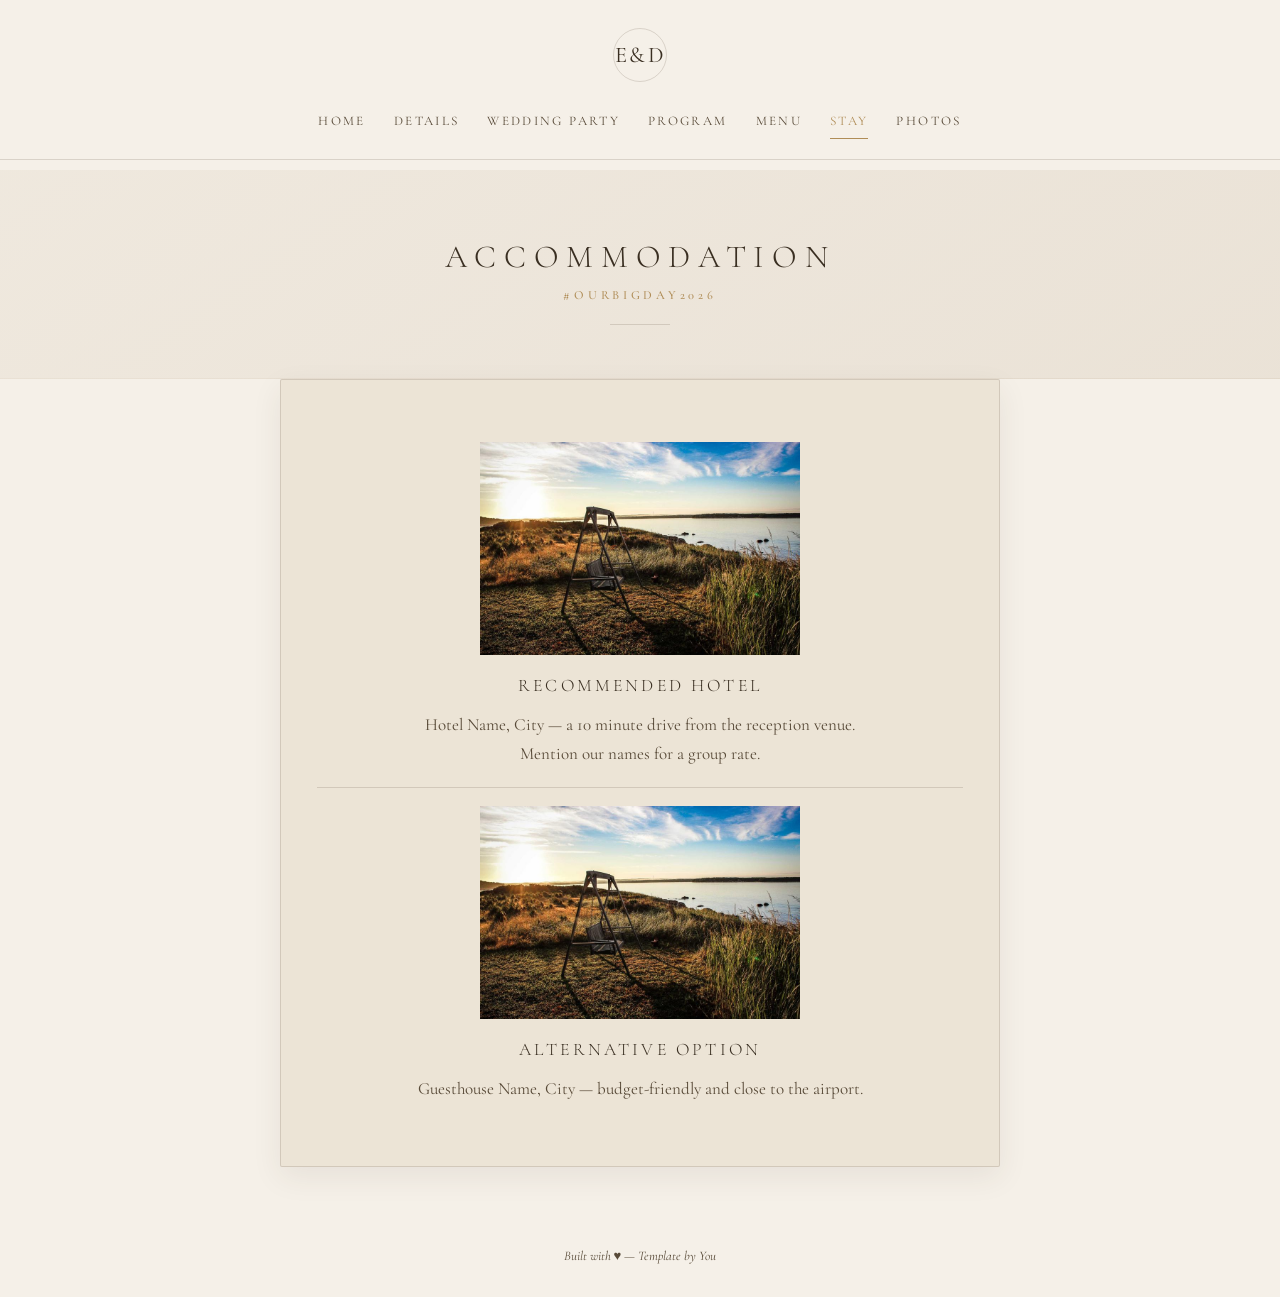
==== accommodation.html @ 802c2200 "first commit" ====
<!DOCTYPE html>
<html lang="en">
<head>
<meta charset="UTF-8">
<meta name="viewport" content="width=device-width, initial-scale=1.0">
<title>Accommodation — #OurBigDay2026</title>
<link rel="preconnect" href="https://fonts.googleapis.com">
<link href="https://fonts.googleapis.com/css2?family=Cormorant+Garamond:ital,wght@0,300;0,400;0,500;0,600;1,400&display=swap" rel="stylesheet">
<link rel="stylesheet" href="assets/css/style.css">
</head>
<body>

<header class="site-header">
  <div class="monogram">E&amp;D</div>
  <nav class="main-nav">
    <a href="index.html">Home</a>
    <a href="details.html">Details</a>
    <a href="party.html">Wedding Party</a>
    <a href="program.html">Program</a>
    <a href="menu.html">Menu</a>
    <a href="accommodation.html">Stay</a>
    <a href="photos.html">Photos</a>
  </nav>
</header>

<section class="page-hero">
  <h1>Accommodation</h1>
  <span class="eyebrow">#OurBigDay2026</span>
  <div class="divider"></div>
</section>

<div class="card">
  <div class="card-section">
    <img class="venue-photo" src="assets/img/venue.jpg" alt="Placeholder photo — replace with your own">
    <h3>Recommended Hotel</h3>
    <p>Hotel Name, City — a 10 minute drive from the reception venue. Mention our names for a group rate.</p>
  </div>
  <div class="card-section">
    <img class="venue-photo" src="assets/img/venue.jpg" alt="Placeholder photo — replace with your own">
    <h3>Alternative Option</h3>
    <p>Guesthouse Name, City — budget-friendly and close to the airport.</p>
  </div>
</div>

<footer class="site-footer">Built with ♥ — Template by You</footer>
<script src="assets/js/main.js"></script>
</body>
</html>
---- assets/css/style.css ----
/* ==========================================================================
   Elegant Event Template — design system
   Font: Cormorant Garamond (Google Fonts)
   Palette: warm cream / deep brown / muted gold
   ========================================================================== */

:root {
  --bg-cream: #f5f0e8;
  --panel-cream: #f3ede3;
  --text-brown: #3a2f22;
  --text-brown-soft: #584a38;
  --accent-gold: #b08d57;
  --accent-gold-soft: #c8a97e;
  --border-soft: rgba(88, 74, 56, 0.18);
  --card-bg: #ece4d6;
  --shadow: 0 10px 30px rgba(58, 47, 34, 0.08);
  --max-width: 1200px;
}

* { box-sizing: border-box; }

html { scroll-behavior: smooth; }

body {
  margin: 0;
  font-family: "Cormorant Garamond", Georgia, "Times New Roman", serif;
  background: var(--bg-cream);
  color: var(--text-brown);
  font-size: 17px;
  line-height: 1.7;
  font-weight: 400;
}

a {
  color: inherit;
  text-decoration: none;
}

img { max-width: 100%; display: block; }

.container {
  max-width: var(--max-width);
  margin: 0 auto;
  padding: 0 32px;
}

/* ---- Typography helpers ---- */

.eyebrow {
  display: block;
  font-size: 0.78rem;
  letter-spacing: 0.3em;
  text-transform: uppercase;
  color: var(--accent-gold);
  font-weight: 500;
  margin-bottom: 10px;
}

h1, h2, h3 {
  font-weight: 300;
  margin: 0;
  letter-spacing: 0.24em;
  text-transform: uppercase;
  color: var(--text-brown);
}

h1 { font-size: 2.3rem; }
h2 { font-size: 1.6rem; }
h3 { font-size: 1.1rem; letter-spacing: 0.18em; }

.divider {
  width: 60px;
  height: 1px;
  background: var(--border-soft);
  margin: 18px auto;
}

.amp {
  color: var(--accent-gold);
  font-style: italic;
  font-weight: 400;
  padding: 0 .25em;
}

/* ---- Site header / nav ---- */

.site-header {
  padding: 28px 0 10px;
  text-align: center;
}

.monogram {
  display: inline-block;
  font-size: 1.4rem;
  letter-spacing: 0.1em;
  color: var(--text-brown);
  border: 1px solid var(--border-soft);
  border-radius: 50%;
  width: 54px;
  height: 54px;
  line-height: 52px;
  margin-bottom: 14px;
}

.main-nav {
  display: flex;
  flex-wrap: wrap;
  justify-content: center;
  gap: 6px 28px;
  padding: 14px 0 20px;
  border-bottom: 1px solid var(--border-soft);
}

.main-nav a {
  font-size: 0.82rem;
  letter-spacing: 0.18em;
  text-transform: uppercase;
  color: var(--text-brown-soft);
  padding-bottom: 6px;
  border-bottom: 1px solid transparent;
  transition: color .2s ease, border-color .2s ease;
  white-space: nowrap;
}

.main-nav a:hover,
.main-nav a.active {
  color: var(--accent-gold);
  border-color: var(--accent-gold);
}

/* ---- Hero (home page) ---- */

.hero {
  display: grid;
  grid-template-columns: 1fr 1.1fr 1fr;
  min-height: 100vh;
  align-items: stretch;
}

.hero-photo {
  min-height: 320px;
  position: relative;
  overflow: hidden;
}

.hero-photo img {
  width: 100%;
  height: 100%;
  object-fit: cover;
  display: block;
}

/* Right-hand hero photo: a static base image with swappable
   cross-fade layers stacked on top, one per nav link. */
.hero-photo-stack .hero-photo-base,
.hero-photo-stack .hero-photo-layer {
  position: absolute;
  inset: 0;
  width: 100%;
  height: 100%;
  object-fit: cover;
}

.hero-photo-stack .hero-photo-layer {
  opacity: 0;
  transition: opacity 0.45s ease;
}

.hero-photo-stack .hero-photo-layer.is-visible { opacity: 1; }

.hero-content {
  background: var(--panel-cream);
  display: flex;
  flex-direction: column;
  align-items: center;
  justify-content: center;
  text-align: center;
  padding: 48px 32px;
  gap: 4px;
  position: relative;
}

.hero-names {
  font-size: 2.2rem;
  letter-spacing: 0.12em;
  margin: 18px 0 8px;
}

.hero-tag {
  font-size: 0.78rem;
  letter-spacing: 0.3em;
  color: var(--accent-gold-soft);
  text-transform: uppercase;
  margin-bottom: 30px;
}

.hero-links {
  display: flex;
  flex-direction: column;
  gap: 2px;
  width: 100%;
  max-width: 320px;
  position: relative;
  border-bottom: 1px solid var(--border-soft);
}

.hero-links a {
  padding: 12px 0;
  font-size: 1rem;
  letter-spacing: 0.08em;
  border-bottom: 2px solid transparent;
  transition: color .2s ease, border-color .2s ease;
  position: relative;
}

.hero-links a:hover {
  color: var(--accent-gold);
  border-bottom-color: var(--accent-gold);
}

.hero-locations {
  margin-top: 34px;
  width: 100%;
  max-width: 340px;
  border-top: 1px solid var(--border-soft);
  padding-top: 18px;
  display: flex;
  flex-direction: column;
  gap: 10px;
}

.hero-location-row {
  display: flex;
  justify-content: space-between;
  align-items: center;
  font-size: 0.78rem;
  letter-spacing: 0.08em;
  text-transform: uppercase;
}

.hero-location-row .tag-arrow {
  color: var(--accent-gold);
  font-style: italic;
  text-transform: none;
  letter-spacing: 0;
}

.site-footer {
  text-align: center;
  padding: 18px 0 30px;
  font-size: 0.82rem;
  font-style: italic;
  color: var(--text-brown-soft);
}

/* ---- Interior pages ---- */

.page-hero {
  text-align: center;
  padding: 60px 24px 36px;
  background:
    linear-gradient(rgba(245,240,232,.86), rgba(245,240,232,.86)),
    linear-gradient(145deg, #cbb9a0, #a98f6d);
  background-size: cover;
  background-position: center;
}

.page-hero h1 { font-size: 2rem; }

.card {
  max-width: 720px;
  margin: 0 auto 60px;
  background: var(--card-bg);
  border: 1px solid var(--border-soft);
  border-radius: 2px;
  box-shadow: var(--shadow);
  padding: 44px 36px;
}

.card + .card { margin-top: 24px; }

.card-section {
  text-align: center;
  padding: 18px 0;
  border-bottom: 1px solid var(--border-soft);
}

.card-section:last-child { border-bottom: none; }

.card-section h3 { margin-bottom: 10px; }

.card-section p { margin: 0 auto; max-width: 480px; color: var(--text-brown-soft); }

.venue-photo {
  width: 100%;
  max-width: 320px;
  aspect-ratio: 3 / 2;
  object-fit: cover;
  margin: 0 auto 16px;
}

.note-box {
  background: rgba(176, 141, 87, 0.12);
  border: 1px solid var(--border-soft);
  padding: 16px 20px;
  font-size: 0.92rem;
  border-radius: 2px;
}

/* grid layouts for party / menu / program */

.grid {
  display: grid;
  gap: 28px;
  grid-template-columns: repeat(auto-fit, minmax(200px, 1fr));
  max-width: var(--max-width);
  margin: 0 auto 60px;
  padding: 0 32px;
}

.person-card, .menu-card {
  text-align: center;
  background: var(--panel-cream);
  border: 1px solid var(--border-soft);
  padding: 28px 18px;
}

.person-photo {
  width: 110px;
  height: 110px;
  border-radius: 50%;
  margin: 0 auto 16px;
  object-fit: cover;
  display: block;
}

.timeline {
  max-width: 560px;
  margin: 0 auto 60px;
  padding: 0 24px;
}

.timeline-item {
  display: flex;
  gap: 24px;
  padding: 18px 0;
  border-bottom: 1px solid var(--border-soft);
}

.timeline-time {
  flex: 0 0 90px;
  color: var(--accent-gold);
  font-size: 0.85rem;
  letter-spacing: 0.1em;
  text-transform: uppercase;
}

.photo-grid {
  display: grid;
  grid-template-columns: repeat(3, 1fr);
  gap: 10px;
  max-width: var(--max-width);
  margin: 0 auto 60px;
  padding: 0 32px;
}

.photo-tile {
  aspect-ratio: 1;
  width: 100%;
  height: 100%;
  object-fit: cover;
  display: block;
}

/* ---- Responsive ---- */

@media (max-width: 900px) {
  .hero { grid-template-columns: 1fr; min-height: auto; display: block; }
  .hero-names { font-size: 2rem; }
  .photo-grid { grid-template-columns: repeat(2, 1fr); }

  /* Hero photo pins to the viewport; the content panel scrolls up
     over it from below, like a bottom sheet being pulled into view. */
  .hero-photo-main {
    position: sticky;
    top: 0;
    height: 100vh;
    height: 100svh;
    min-height: 100vh;
    min-height: 100svh;
    z-index: 0;
  }

  .scroll-cue {
    position: absolute;
    left: 50%;
    bottom: 22px;
    width: 22px;
    height: 22px;
    border-right: 2px solid rgba(255,255,255,.85);
    border-bottom: 2px solid rgba(255,255,255,.85);
    transform: translateX(-50%) rotate(45deg);
    animation: scroll-cue-bob 1.8s ease-in-out infinite;
  }

  @keyframes scroll-cue-bob {
    0%, 100% { transform: translateX(-50%) rotate(45deg) translate(0, 0); opacity: .85; }
    50% { transform: translateX(-50%) rotate(45deg) translate(6px, 6px); opacity: .45; }
  }

  /* The second (right-hand) hero photo is a desktop-only hover effect. */
  .hero-photo-stack { display: none; }

  /* On narrow screens the hover cross-fade has no effect (no hover),
     so give the content panel its own background photo instead. */
  .hero-content {
    position: relative;
    background: none;
    isolation: isolate;
    z-index: 1;
    border-radius: 28px 28px 0 0;
    margin-top: -28px;
    box-shadow: 0 -24px 40px rgba(20, 15, 8, 0.35);
  }
  .hero-content::before {
    content: '';
    position: absolute;
    inset: 0;
    z-index: -1;
    border-radius: inherit;
    background: linear-gradient(var(--panel-cream) 0%, rgba(243,237,227,0.92) 55%, var(--panel-cream) 100%),
                url('../img/hero-1.jpg') center 25% / cover;
  }
}

@media (max-width: 600px) {
  body { font-size: 16px; }
  .container { padding: 0 20px; }
  .main-nav { gap: 6px 16px; padding: 10px 0 16px; }
  .main-nav a { font-size: 0.72rem; }
  h1 { font-size: 1.6rem; letter-spacing: 0.16em; }
  .hero-names { font-size: 1.6rem; letter-spacing: 0.08em; }
  .hero-content { padding: 36px 20px; }
  .card { padding: 30px 20px; }
  .photo-grid { grid-template-columns: repeat(2, 1fr); gap: 6px; padding: 0 16px; }
  .timeline-item { gap: 14px; }
}
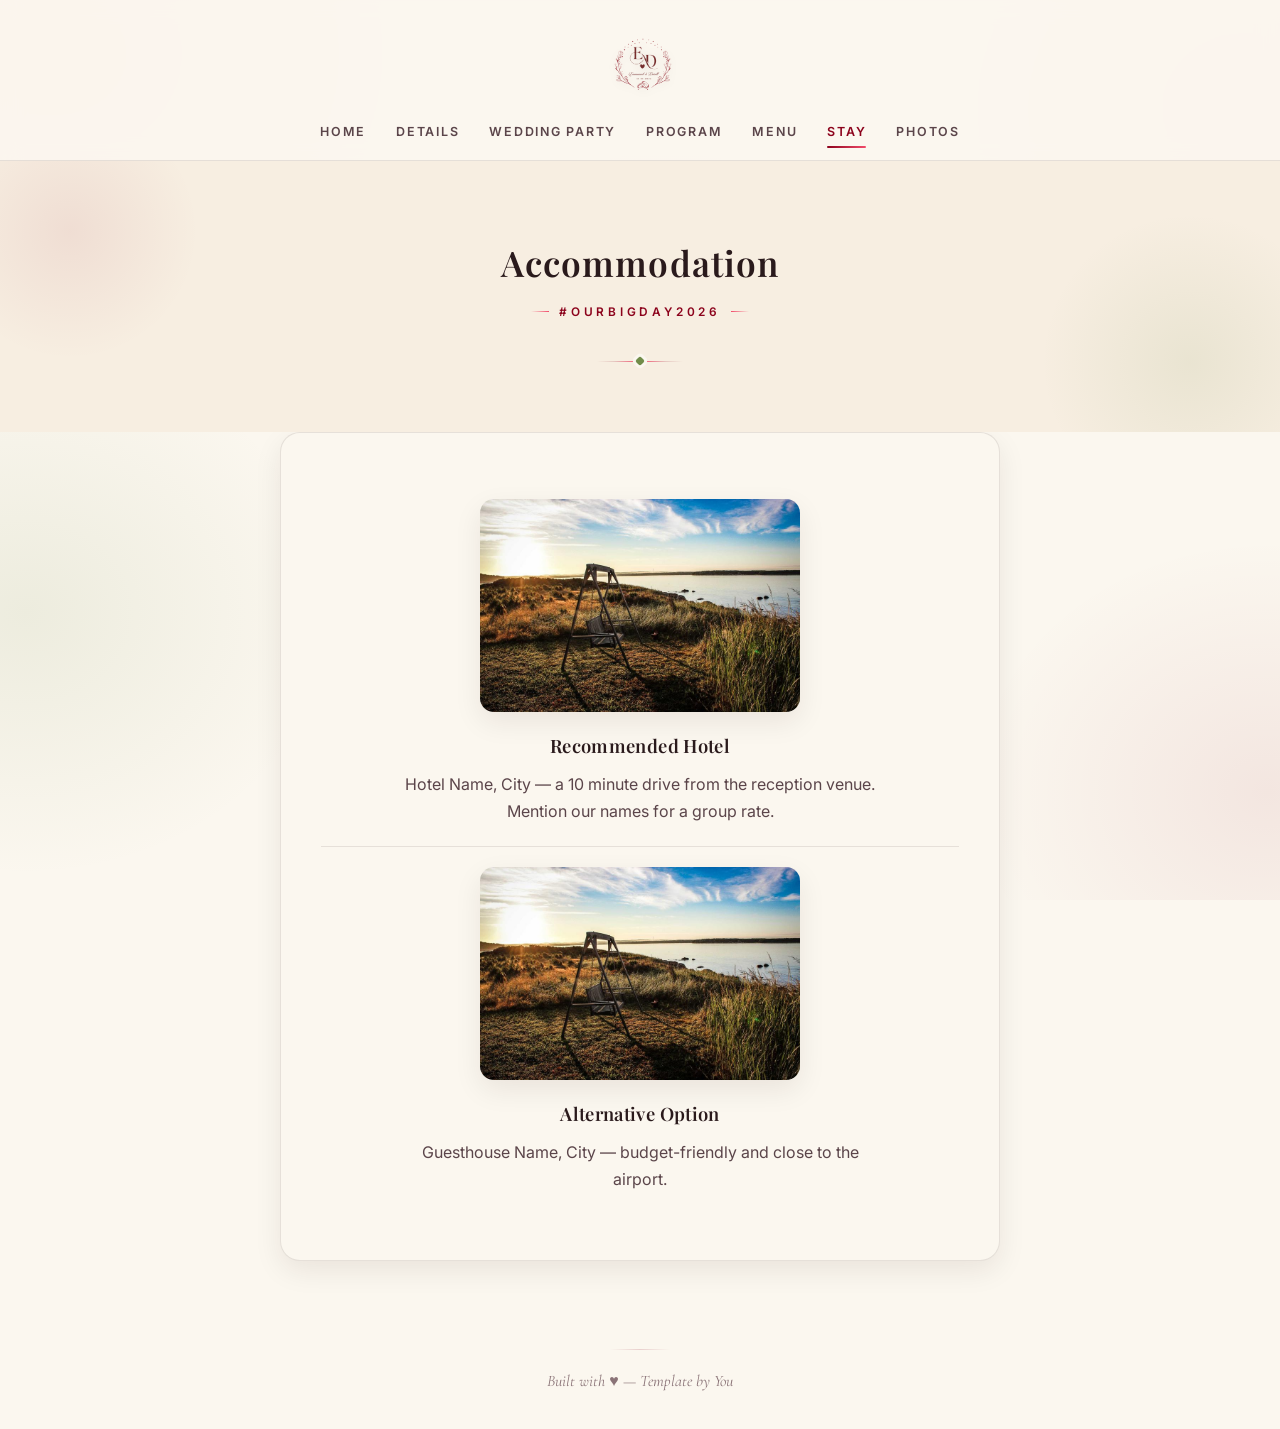
==== commit 360539bf: "Redesign site with premium wedding color system and refined navigation Rebuild the visual design sys" ====
--- a/accommodation.html
+++ b/accommodation.html
@@ -5,23 +5,31 @@
 <meta name="viewport" content="width=device-width, initial-scale=1.0">
 <title>Accommodation — #OurBigDay2026</title>
 <link rel="preconnect" href="https://fonts.googleapis.com">
-<link href="https://fonts.googleapis.com/css2?family=Cormorant+Garamond:ital,wght@0,300;0,400;0,500;0,600;1,400&display=swap" rel="stylesheet">
+<link href="https://fonts.googleapis.com/css2?family=Playfair+Display:ital,wght@0,500;0,600;0,700;1,500;1,600&family=Cormorant+Garamond:ital,wght@0,400;0,500;1,400;1,500&family=Inter:wght@400;500;600;700&display=swap" rel="stylesheet">
 <link rel="stylesheet" href="assets/css/style.css">
 </head>
 <body>
 
 <header class="site-header">
-  <div class="monogram">E&amp;D</div>
-  <nav class="main-nav">
-    <a href="index.html">Home</a>
-    <a href="details.html">Details</a>
-    <a href="party.html">Wedding Party</a>
-    <a href="program.html">Program</a>
-    <a href="menu.html">Menu</a>
-    <a href="accommodation.html">Stay</a>
-    <a href="photos.html">Photos</a>
-  </nav>
+  <div class="site-header-inner">
+    <a href="index.html" class="monogram" aria-label="Emma &amp; Darrel — home"></a>
+    <nav class="main-nav" id="mainNav">
+      <a href="index.html">Home</a>
+      <a href="details.html">Details</a>
+      <a href="party.html">Wedding Party</a>
+      <a href="program.html">Program</a>
+      <a href="menu.html">Menu</a>
+      <a href="accommodation.html">Stay</a>
+      <a href="photos.html">Photos</a>
+    </nav>
+    <button class="nav-toggle" id="navToggle" type="button" aria-label="Open navigation menu" aria-expanded="false" aria-controls="mainNav">
+      <span class="nav-toggle-bar"></span>
+      <span class="nav-toggle-bar"></span>
+      <span class="nav-toggle-bar"></span>
+    </button>
+  </div>
 </header>
+<div class="nav-backdrop" id="navBackdrop"></div>
 
 <section class="page-hero">
   <h1>Accommodation</h1>
@@ -29,7 +37,7 @@
   <div class="divider"></div>
 </section>
 
-<div class="card">
+<div class="card reveal">
   <div class="card-section">
     <img class="venue-photo" src="assets/img/venue.jpg" alt="Placeholder photo — replace with your own">
     <h3>Recommended Hotel</h3>
--- a/assets/css/style.css
+++ b/assets/css/style.css
@@ -1,20 +1,59 @@
 /* ==========================================================================
-   Elegant Event Template — design system
-   Font: Cormorant Garamond (Google Fonts)
-   Palette: warm cream / deep brown / muted gold
+   Emma & Darrel — #OurBigDay2026
+   Premium romantic wedding design system
+
+   Fonts:
+     Headings      — Playfair Display (editorial serif)
+     Script accent — Cormorant Garamond italic
+     Body / UI     — Inter (clean sans)
+
+   Official wedding palette (used with restraint + hierarchy):
+     Crimson Depth  #8C031C  — strongest accent: headings, nav, buttons, markers
+     Rose Flame     #F24B6A  — romantic accent: hovers, secondary buttons, highlights
+     Coral Blush    #F26B6B  — soft supporting: card tints, hover backgrounds
+     Olive Grove    #718C49  — botanical accent: leaf motifs, small badges, icons
+     Spiced Orange  #F27405  — rare micro-accent: tiny highlight details only
    ========================================================================== */
 
 :root {
-  --bg-cream: #f5f0e8;
-  --panel-cream: #f3ede3;
-  --text-brown: #3a2f22;
-  --text-brown-soft: #584a38;
-  --accent-gold: #b08d57;
-  --accent-gold-soft: #c8a97e;
-  --border-soft: rgba(88, 74, 56, 0.18);
-  --card-bg: #ece4d6;
-  --shadow: 0 10px 30px rgba(58, 47, 34, 0.08);
+  /* ---- brand colors ---- */
+  --crimson: #8C031C;
+  --crimson-dark: #6c0216;
+  --rose: #F24B6A;
+  --coral: #F26B6B;
+  --olive: #718C49;
+  --olive-dark: #5a7138;
+  --orange: #F27405;
+
+  /* tints (soft, low-opacity surfaces) */
+  --crimson-tint: rgba(140, 3, 28, 0.07);
+  --crimson-line: rgba(140, 3, 28, 0.16);
+  --rose-tint: rgba(242, 75, 106, 0.09);
+  --coral-tint: rgba(242, 107, 107, 0.12);
+  --olive-tint: rgba(113, 140, 73, 0.10);
+  --orange-tint: rgba(242, 116, 5, 0.14);
+
+  /* neutrals — warm ivory canvas */
+  --ivory: #FBF7EF;
+  --cream: #F7EEE1;
+  --cream-soft: #F2E7D6;
+  --ink: #2A1A1C;
+  --ink-soft: #5B454A;
+  --ink-faint: #8A7377;
+  --line: rgba(42, 26, 28, 0.10);
+  --white: #FFFFFF;
+
+  --shadow-soft: 0 10px 28px rgba(44, 10, 16, 0.08);
+  --shadow-strong: 0 22px 48px rgba(44, 10, 16, 0.16);
+
+  --font-serif: "Playfair Display", Georgia, "Times New Roman", serif;
+  --font-script: "Cormorant Garamond", Georgia, serif;
+  --font-sans: "Inter", -apple-system, BlinkMacSystemFont, "Segoe UI", sans-serif;
+
   --max-width: 1200px;
+  --radius-lg: 20px;
+  --radius-md: 14px;
+  --radius-sm: 8px;
 }
 
 * { box-sizing: border-box; }
@@ -23,19 +62,32 @@
 
 body {
   margin: 0;
-  font-family: "Cormorant Garamond", Georgia, "Times New Roman", serif;
-  background: var(--bg-cream);
-  color: var(--text-brown);
-  font-size: 17px;
+  font-family: var(--font-sans);
+  background: var(--ivory);
+  color: var(--ink);
+  font-size: 16px;
   line-height: 1.7;
   font-weight: 400;
-}
-
-a {
-  color: inherit;
-  text-decoration: none;
-}
-
+  overflow-x: hidden;
+}
+
+/* Interior pages (every page with a .page-hero banner) carry a soft,
+   fixed wash of the wedding palette behind the whole page — an
+   editorial "watercolor" backdrop rather than a flat ivory canvas.
+   The homepage is exempt; its hero photos already fill the screen. */
+body:has(.page-hero) {
+  background-color: var(--ivory);
+  background-image:
+    radial-gradient(ellipse 620px 520px at 4% 6%, var(--coral-tint), transparent 55%),
+    radial-gradient(ellipse 520px 440px at 98% 12%, var(--rose-tint), transparent 55%),
+    radial-gradient(ellipse 560px 480px at 2% 68%, var(--olive-tint), transparent 55%),
+    radial-gradient(ellipse 540px 460px at 99% 88%, var(--crimson-tint), transparent 55%),
+    radial-gradient(ellipse 440px 380px at 52% 42%, var(--orange-tint), transparent 60%);
+  background-repeat: no-repeat;
+  background-attachment: fixed;
+}
+
+a { color: inherit; text-decoration: none; }
 img { max-width: 100%; display: block; }
 
 .container {
@@ -44,88 +96,319 @@
   padding: 0 32px;
 }
 
-/* ---- Typography helpers ---- */
+@media (prefers-reduced-motion: reduce) {
+  *, *::before, *::after { animation-duration: 0.001ms !important; animation-iteration-count: 1 !important; transition-duration: 0.001ms !important; scroll-behavior: auto !important; }
+}
+
+/* ---- Typography ---- */
 
 .eyebrow {
-  display: block;
-  font-size: 0.78rem;
-  letter-spacing: 0.3em;
+  display: inline-flex;
+  align-items: center;
+  gap: 10px;
+  font-family: var(--font-sans);
+  font-size: 0.74rem;
+  letter-spacing: 0.32em;
   text-transform: uppercase;
-  color: var(--accent-gold);
+  color: var(--crimson);
+  font-weight: 600;
+  margin-bottom: 12px;
+}
+
+.eyebrow::before,
+.eyebrow::after {
+  content: '';
+  width: 18px;
+  height: 1px;
+  background: linear-gradient(90deg, transparent, var(--rose));
+}
+.eyebrow::after { background: linear-gradient(90deg, var(--rose), transparent); }
+
+h1, h2, h3 {
+  font-family: var(--font-serif);
+  font-weight: 600;
+  margin: 0;
+  letter-spacing: 0.04em;
+  color: var(--ink);
+}
+
+h1 { font-size: clamp(1.9rem, 4vw, 2.6rem); letter-spacing: 0.03em; }
+h2 { font-size: 1.6rem; }
+h3 { font-size: 1.15rem; letter-spacing: 0.02em; font-weight: 600; }
+
+p { color: var(--ink-soft); }
+
+.divider {
+  width: 86px;
+  height: 14px;
+  margin: 20px auto;
+  position: relative;
+}
+.divider::before {
+  content: '';
+  position: absolute;
+  top: 50%; left: 0; right: 0;
+  height: 1px;
+  background: linear-gradient(90deg, transparent, var(--crimson-line) 20%, var(--rose) 50%, var(--crimson-line) 80%, transparent);
+}
+.divider::after {
+  content: '';
+  position: absolute;
+  top: 50%; left: 50%;
+  width: 7px; height: 7px;
+  background: var(--olive);
+  border-radius: 2px;
+  transform: translate(-50%, -50%) rotate(45deg);
+  box-shadow: 0 0 0 3px var(--ivory);
+}
+
+.amp {
+  font-family: var(--font-script);
+  color: var(--rose);
+  font-style: italic;
   font-weight: 500;
-  margin-bottom: 10px;
-}
-
-h1, h2, h3 {
-  font-weight: 300;
-  margin: 0;
-  letter-spacing: 0.24em;
-  text-transform: uppercase;
-  color: var(--text-brown);
-}
-
-h1 { font-size: 2.3rem; }
-h2 { font-size: 1.6rem; }
-h3 { font-size: 1.1rem; letter-spacing: 0.18em; }
-
-.divider {
-  width: 60px;
-  height: 1px;
-  background: var(--border-soft);
-  margin: 18px auto;
-}
-
-.amp {
-  color: var(--accent-gold);
-  font-style: italic;
-  font-weight: 400;
-  padding: 0 .25em;
+  padding: 0 .18em;
 }
 
 /* ---- Site header / nav ---- */
 
+/* Persistent utility bar for interior pages only — never shown on the
+   homepage, which carries its own navigation in the hero link list.
+   A small uncropped logo mark sits centered above a classic inline nav
+   row on desktop; on mobile the row collapses behind a hamburger. */
 .site-header {
-  padding: 28px 0 10px;
-  text-align: center;
-}
-
+  position: sticky;
+  top: 0;
+  padding: 14px 0 12px;
+  background: rgba(251, 247, 239, 0.9);
+  backdrop-filter: blur(10px);
+  -webkit-backdrop-filter: blur(10px);
+  border-bottom: 1px solid var(--line);
+  z-index: 210;
+}
+
+.site-header-inner {
+  max-width: var(--max-width);
+  margin: 0 auto;
+  padding: 0 24px;
+  display: flex;
+  flex-direction: column;
+  align-items: center;
+  gap: 2px;
+  position: relative;
+}
+
+/* The logo mark is shown whole — never cropped — scaled down to fit a
+   small bounding box while keeping its full portrait composition. */
 .monogram {
   display: inline-block;
-  font-size: 1.4rem;
-  letter-spacing: 0.1em;
-  color: var(--text-brown);
-  border: 1px solid var(--border-soft);
-  border-radius: 50%;
-  width: 54px;
-  height: 54px;
-  line-height: 52px;
-  margin-bottom: 14px;
+  flex: 0 0 auto;
+  width: 72px;
+  height: 90px;
+  margin-bottom: -12px;
+  background-color: transparent;
+  background-image: url('../img/logoDarell.webp');
+  background-repeat: no-repeat;
+  background-size: contain;
+  background-position: center;
+  filter: drop-shadow(0 2px 4px rgba(42, 26, 28, 0.15));
+  transition: transform .3s ease;
+}
+
+a.monogram:hover { transform: scale(1.08); }
+
+@media (min-width: 901px) {
+  .monogram { width: 92px; height: 115px; margin-bottom: -16px; }
 }
 
 .main-nav {
+  position: static;
   display: flex;
   flex-wrap: wrap;
+  align-items: center;
   justify-content: center;
-  gap: 6px 28px;
-  padding: 14px 0 20px;
-  border-bottom: 1px solid var(--border-soft);
+  gap: 4px 30px;
+  background: none;
+  box-shadow: none;
+  padding: 0;
+  max-height: none;
+  transform: none;
+  opacity: 1;
+  visibility: visible;
+  pointer-events: auto;
 }
 
 .main-nav a {
-  font-size: 0.82rem;
-  letter-spacing: 0.18em;
+  position: relative;
+  font-family: var(--font-sans);
+  font-size: 0.78rem;
+  font-weight: 600;
+  letter-spacing: 0.14em;
   text-transform: uppercase;
-  color: var(--text-brown-soft);
-  padding-bottom: 6px;
-  border-bottom: 1px solid transparent;
-  transition: color .2s ease, border-color .2s ease;
+  color: var(--ink-soft);
+  padding: 6px 0;
   white-space: nowrap;
-}
-
-.main-nav a:hover,
-.main-nav a.active {
-  color: var(--accent-gold);
-  border-color: var(--accent-gold);
+  transition: color .25s ease;
+}
+
+.main-nav a::after {
+  content: '';
+  position: absolute;
+  left: 0; bottom: 0;
+  width: 0%;
+  height: 2px;
+  background: linear-gradient(90deg, var(--crimson), var(--rose));
+  border-radius: 2px;
+  transition: width .3s ease;
+}
+
+.main-nav a:hover { color: var(--crimson); }
+.main-nav a:hover::after { width: 100%; }
+.main-nav a.active { color: var(--crimson); }
+.main-nav a.active::after { width: 100%; }
+
+.nav-toggle {
+  display: none;
+  position: absolute;
+  top: 2px;
+  right: 24px;
+  flex: 0 0 auto;
+  width: 46px;
+  height: 46px;
+  border-radius: 50%;
+  border: 1px solid var(--crimson-line);
+  background: var(--ivory);
+  align-items: center;
+  justify-content: center;
+  gap: 5px;
+  flex-direction: column;
+  cursor: pointer;
+  padding: 0;
+  transition: background .25s ease, border-color .25s ease;
+}
+
+.nav-toggle:hover { background: var(--coral-tint); }
+
+.nav-toggle-bar {
+  display: block;
+  width: 19px;
+  height: 2px;
+  border-radius: 2px;
+  background: var(--crimson);
+  transition: transform .35s cubic-bezier(.65,0,.35,1), opacity .25s ease, width .25s ease;
+}
+
+.nav-toggle[aria-expanded="true"] .nav-toggle-bar:nth-child(1) {
+  transform: translateY(6px) rotate(45deg);
+}
+.nav-toggle[aria-expanded="true"] .nav-toggle-bar:nth-child(2) {
+  opacity: 0;
+  width: 0;
+}
+.nav-toggle[aria-expanded="true"] .nav-toggle-bar:nth-child(3) {
+  transform: translateY(-6px) rotate(-45deg);
+}
+
+.nav-backdrop {
+  position: fixed;
+  inset: 0;
+  background: rgba(32, 14, 16, 0.4);
+  backdrop-filter: blur(3px);
+  opacity: 0;
+  pointer-events: none;
+  transition: opacity .35s ease;
+  z-index: 190;
+}
+.nav-backdrop.is-visible {
+  opacity: 1;
+  pointer-events: auto;
+}
+
+/* Below 901px the inline row collapses behind a hamburger; the nav
+   becomes a dropdown card anchored under the header. */
+@media (max-width: 900px) {
+  /* Row layout — logo left, hamburger right — rather than the
+     centered-column arrangement desktop uses. */
+  .site-header-inner {
+    flex-direction: row;
+    justify-content: space-between;
+    gap: 12px;
+  }
+
+  /* The negative margin below the logo exists to tighten the
+     centered-column stack on desktop; irrelevant and visually wrong
+     once logo and hamburger sit side by side in a row. */
+  .monogram { margin-bottom: 0; }
+
+  .nav-toggle {
+    display: flex;
+    position: static;
+  }
+
+  .main-nav {
+    position: absolute;
+    top: 100%;
+    left: 50%;
+    transform: translateX(-50%) translateY(-12px);
+    width: min(88vw, 380px);
+    max-height: min(72vh, 520px);
+    background: var(--cream);
+    background-image:
+      radial-gradient(ellipse 320px 220px at 92% 0%, var(--coral-tint), transparent 60%),
+      radial-gradient(ellipse 280px 200px at 6% 100%, var(--olive-tint), transparent 60%);
+    flex-direction: column;
+    align-items: stretch;
+    justify-content: flex-start;
+    gap: 0;
+    padding: 10px 28px 28px;
+    border-radius: var(--radius-lg);
+    box-shadow: 0 28px 50px rgba(42, 26, 28, 0.22);
+    opacity: 0;
+    visibility: hidden;
+    pointer-events: none;
+    transition: transform .3s ease, opacity .3s ease, visibility 0s linear .3s;
+    overflow-y: auto;
+    z-index: 1;
+  }
+
+  .main-nav.is-open {
+    transform: translateX(-50%) translateY(0);
+    opacity: 1;
+    visibility: visible;
+    pointer-events: auto;
+    transition: transform .3s ease, opacity .3s ease, visibility 0s linear 0s;
+  }
+
+  .main-nav a {
+    width: 100%;
+    font-family: var(--font-serif);
+    font-size: 1.1rem;
+    font-weight: 600;
+    letter-spacing: 0.02em;
+    text-transform: none;
+    color: var(--ink);
+    padding: 14px 2px;
+    border-bottom: 1px solid var(--line);
+  }
+
+  .main-nav a::after { display: none; }
+  .main-nav a.active, .main-nav a:hover { color: var(--crimson); }
+
+  .main-nav::after {
+    content: '#OurBigDay2026';
+    display: block;
+    width: 100%;
+    min-width: 0;
+    margin-top: 20px;
+    font-family: var(--font-sans);
+    font-size: 0.7rem;
+    letter-spacing: 0.2em;
+    text-transform: uppercase;
+    text-align: center;
+    overflow-wrap: break-word;
+    color: var(--crimson);
+    font-weight: 700;
+  }
 }
 
 /* ---- Hero (home page) ---- */
@@ -150,8 +433,6 @@
   display: block;
 }
 
-/* Right-hand hero photo: a static base image with swappable
-   cross-fade layers stacked on top, one per nav link. */
 .hero-photo-stack .hero-photo-base,
 .hero-photo-stack .hero-photo-layer {
   position: absolute;
@@ -169,29 +450,63 @@
 .hero-photo-stack .hero-photo-layer.is-visible { opacity: 1; }
 
 .hero-content {
-  background: var(--panel-cream);
+  background: var(--cream);
+  background-image:
+    radial-gradient(ellipse 420px 320px at 15% 10%, var(--coral-tint), transparent 60%),
+    radial-gradient(ellipse 380px 300px at 90% 95%, var(--olive-tint), transparent 60%);
   display: flex;
   flex-direction: column;
   align-items: center;
   justify-content: center;
   text-align: center;
-  padding: 48px 32px;
+  padding: 32px 32px;
   gap: 4px;
   position: relative;
+  max-height: 100vh;
+  overflow-y: auto;
+  scrollbar-width: thin;
+}
+
+/* Shown whole (never cropped) as the hero's focal crest — sized to
+   stay legible without pushing the rest of the hero content off-screen
+   on shorter viewports. */
+.hero-content .monogram {
+  width: 164px;
+  height: 205px;
+  margin-bottom: -14px;
+  filter: drop-shadow(0 6px 16px rgba(42, 26, 28, 0.18));
+}
+
+@media (min-width: 901px) {
+  .hero-content .monogram { width: 260px; height: 325px; margin-bottom: -22px; }
 }
 
 .hero-names {
-  font-size: 2.2rem;
-  letter-spacing: 0.12em;
-  margin: 18px 0 8px;
+  font-family: var(--font-serif);
+  font-weight: 600;
+  font-size: clamp(2rem, 4.5vw, 2.7rem);
+  letter-spacing: 0.06em;
+  margin: 4px 0 10px;
+  color: var(--ink);
 }
 
 .hero-tag {
+  font-family: var(--font-sans);
   font-size: 0.78rem;
-  letter-spacing: 0.3em;
-  color: var(--accent-gold-soft);
+  letter-spacing: 0.32em;
+  color: var(--crimson);
+  font-weight: 700;
   text-transform: uppercase;
-  margin-bottom: 30px;
+  margin-bottom: 32px;
+  display: inline-flex;
+  align-items: center;
+  gap: 12px;
+}
+.hero-tag::before, .hero-tag::after {
+  content: '';
+  width: 22px;
+  height: 1px;
+  background: var(--rose);
 }
 
 .hero-links {
@@ -201,32 +516,49 @@
   width: 100%;
   max-width: 320px;
   position: relative;
-  border-bottom: 1px solid var(--border-soft);
+  border-bottom: 1px solid var(--crimson-line);
 }
 
 .hero-links a {
-  padding: 12px 0;
-  font-size: 1rem;
-  letter-spacing: 0.08em;
-  border-bottom: 2px solid transparent;
-  transition: color .2s ease, border-color .2s ease;
-  position: relative;
+  padding: 13px 4px;
+  font-family: var(--font-sans);
+  font-size: 0.95rem;
+  font-weight: 500;
+  letter-spacing: 0.04em;
+  border-bottom: 1px solid var(--line);
+  transition: color .25s ease, padding-left .25s ease;
+  position: relative;
+  text-align: left;
+}
+
+.hero-links a::before {
+  content: '';
+  position: absolute;
+  left: -14px;
+  top: 50%;
+  width: 6px;
+  height: 6px;
+  border-radius: 1px;
+  background: var(--olive);
+  transform: translateY(-50%) rotate(45deg) scale(0);
+  transition: transform .25s ease;
 }
 
 .hero-links a:hover {
-  color: var(--accent-gold);
-  border-bottom-color: var(--accent-gold);
-}
+  color: var(--crimson);
+  padding-left: 14px;
+}
+.hero-links a:hover::before { transform: translateY(-50%) rotate(45deg) scale(1); }
 
 .hero-locations {
   margin-top: 34px;
   width: 100%;
   max-width: 340px;
-  border-top: 1px solid var(--border-soft);
+  border-top: 1px solid var(--crimson-line);
   padding-top: 18px;
   display: flex;
   flex-direction: column;
-  gap: 10px;
+  gap: 12px;
 }
 
 .hero-location-row {
@@ -234,77 +566,148 @@
   justify-content: space-between;
   align-items: center;
   font-size: 0.78rem;
-  letter-spacing: 0.08em;
+  letter-spacing: 0.06em;
   text-transform: uppercase;
+  font-weight: 600;
+  color: var(--ink-soft);
 }
 
 .hero-location-row .tag-arrow {
-  color: var(--accent-gold);
-  font-style: italic;
+  color: var(--white);
+  background: var(--crimson);
+  font-style: normal;
   text-transform: none;
   letter-spacing: 0;
+  font-weight: 600;
+  font-size: 0.74rem;
+  padding: 5px 12px;
+  border-radius: 999px;
+  transition: background .25s ease, transform .25s ease;
 }
 
 .site-footer {
   text-align: center;
-  padding: 18px 0 30px;
-  font-size: 0.82rem;
+  padding: 28px 0 34px;
+  font-family: var(--font-script);
+  font-size: 1rem;
   font-style: italic;
-  color: var(--text-brown-soft);
+  color: var(--ink-faint);
+  position: relative;
+}
+.site-footer::before {
+  content: '';
+  display: block;
+  width: 60px;
+  height: 1px;
+  margin: 0 auto 18px;
+  background: linear-gradient(90deg, transparent, var(--crimson-line), transparent);
 }
 
 /* ---- Interior pages ---- */
 
 .page-hero {
+  position: relative;
   text-align: center;
-  padding: 60px 24px 36px;
-  background:
-    linear-gradient(rgba(245,240,232,.86), rgba(245,240,232,.86)),
-    linear-gradient(145deg, #cbb9a0, #a98f6d);
-  background-size: cover;
-  background-position: center;
-}
-
-.page-hero h1 { font-size: 2rem; }
+  padding: 72px 24px 44px;
+  background: var(--cream);
+  overflow: hidden;
+}
+
+.page-hero::before {
+  content: '';
+  position: absolute;
+  top: -60px; left: -60px;
+  width: 260px; height: 260px;
+  border-radius: 50%;
+  background: radial-gradient(circle, var(--crimson-tint), transparent 70%);
+  pointer-events: none;
+}
+.page-hero::after {
+  content: '';
+  position: absolute;
+  bottom: -80px; right: -60px;
+  width: 300px; height: 300px;
+  border-radius: 50%;
+  background: radial-gradient(circle, var(--olive-tint), transparent 70%);
+  pointer-events: none;
+}
+
+.page-hero h1 { font-size: clamp(1.7rem, 4vw, 2.2rem); position: relative; z-index: 1; }
+.page-hero .eyebrow, .page-hero .divider { position: relative; z-index: 1; }
 
 .card {
   max-width: 720px;
   margin: 0 auto 60px;
-  background: var(--card-bg);
-  border: 1px solid var(--border-soft);
-  border-radius: 2px;
-  box-shadow: var(--shadow);
-  padding: 44px 36px;
+  background: var(--ivory);
+  border: 1px solid var(--line);
+  border-radius: var(--radius-lg);
+  box-shadow: var(--shadow-soft);
+  padding: 46px 40px;
 }
 
 .card + .card { margin-top: 24px; }
 
 .card-section {
   text-align: center;
-  padding: 18px 0;
-  border-bottom: 1px solid var(--border-soft);
+  padding: 20px 0;
+  border-bottom: 1px solid var(--line);
 }
 
 .card-section:last-child { border-bottom: none; }
-
 .card-section h3 { margin-bottom: 10px; }
-
-.card-section p { margin: 0 auto; max-width: 480px; color: var(--text-brown-soft); }
+.card-section p { margin: 0 auto; max-width: 480px; }
 
 .venue-photo {
   width: 100%;
   max-width: 320px;
   aspect-ratio: 3 / 2;
   object-fit: cover;
-  margin: 0 auto 16px;
+  margin: 0 auto 18px;
+  border-radius: var(--radius-md);
+  box-shadow: var(--shadow-soft);
 }
 
 .note-box {
-  background: rgba(176, 141, 87, 0.12);
-  border: 1px solid var(--border-soft);
-  padding: 16px 20px;
+  background: var(--coral-tint);
+  border: 1px solid var(--crimson-line);
+  padding: 18px 22px;
   font-size: 0.92rem;
-  border-radius: 2px;
+  border-radius: var(--radius-sm);
+  color: var(--ink-soft);
+}
+
+/* ---- Wedding color palette swatches (Style Guide) ---- */
+
+.palette-swatches {
+  display: grid;
+  grid-template-columns: repeat(5, 1fr);
+  gap: 16px;
+  margin: 22px auto 4px;
+  max-width: 560px;
+}
+
+.swatch {
+  display: flex;
+  flex-direction: column;
+  align-items: center;
+  gap: 10px;
+  text-align: center;
+}
+
+.swatch-chip {
+  width: 100%;
+  aspect-ratio: 1;
+  border-radius: 50%;
+  box-shadow: var(--shadow-soft), inset 0 0 0 1px rgba(255,255,255,0.4);
+}
+
+.swatch-name {
+  font-family: var(--font-sans);
+  font-size: 0.68rem;
+  font-weight: 600;
+  letter-spacing: 0.04em;
+  color: var(--ink-soft);
+  line-height: 1.4;
 }
 
 /* grid layouts for party / menu / program */
@@ -320,67 +723,322 @@
 
 .person-card, .menu-card {
   text-align: center;
-  background: var(--panel-cream);
-  border: 1px solid var(--border-soft);
-  padding: 28px 18px;
+  background: var(--ivory);
+  border: 1px solid var(--line);
+  border-radius: var(--radius-md);
+  padding: 32px 20px;
+  box-shadow: var(--shadow-soft);
+  transition: transform .3s ease, box-shadow .3s ease, border-color .3s ease;
+}
+
+.person-card:hover, .menu-card:hover {
+  transform: translateY(-6px);
+  box-shadow: var(--shadow-strong);
+  border-color: var(--crimson-line);
 }
 
 .person-photo {
-  width: 110px;
-  height: 110px;
+  width: 112px;
+  height: 112px;
   border-radius: 50%;
-  margin: 0 auto 16px;
+  margin: 0 auto 18px;
   object-fit: cover;
   display: block;
+  padding: 4px;
+  background: linear-gradient(135deg, var(--crimson), var(--rose));
+}
+
+.menu-card h3 {
+  color: var(--crimson);
+  position: relative;
+  padding-bottom: 12px;
+  margin-bottom: 12px;
+}
+.menu-card h3::after {
+  content: '';
+  position: absolute;
+  left: 50%; bottom: 0;
+  width: 28px; height: 2px;
+  background: var(--olive);
+  transform: translateX(-50%);
+  border-radius: 2px;
 }
 
 .timeline {
+  --marker: 10px;
+  --rail: 29px; /* distance from the timeline's left edge to the marker's center */
   max-width: 560px;
   margin: 0 auto 60px;
   padding: 0 24px;
+  position: relative;
+}
+
+/* The connecting line is centered exactly on the marker dots below,
+   not on the time labels. */
+.timeline::before {
+  content: '';
+  position: absolute;
+  left: calc(var(--rail) - 1px);
+  top: 10px;
+  bottom: 10px;
+  width: 2px;
+  background: linear-gradient(180deg, var(--crimson), var(--rose) 60%, var(--olive-tint));
 }
 
 .timeline-item {
   display: flex;
+  align-items: flex-start;
   gap: 24px;
-  padding: 18px 0;
-  border-bottom: 1px solid var(--border-soft);
+  padding: 18px 0 18px calc(var(--rail) - 24px + var(--marker) / 2 + 14px);
+  border-bottom: 1px solid var(--line);
+  position: relative;
+}
+
+.timeline-item::before {
+  content: '';
+  position: absolute;
+  left: calc(var(--rail) - 24px - var(--marker) / 2);
+  top: 50%;
+  width: var(--marker);
+  height: var(--marker);
+  margin-top: calc(var(--marker) / -2);
+  border-radius: 50%;
+  background: var(--crimson);
+  box-shadow: 0 0 0 4px var(--ivory), 0 0 0 5px var(--crimson-line);
+  z-index: 1;
 }
 
 .timeline-time {
   flex: 0 0 90px;
-  color: var(--accent-gold);
-  font-size: 0.85rem;
-  letter-spacing: 0.1em;
+  color: var(--crimson);
+  font-weight: 700;
+  font-size: 0.82rem;
+  letter-spacing: 0.08em;
   text-transform: uppercase;
 }
 
+/* Editorial mosaic: an asymmetric grid of feature + companion tiles
+   rather than a uniform snapshot grid. */
 .photo-grid {
   display: grid;
-  grid-template-columns: repeat(3, 1fr);
-  gap: 10px;
+  grid-template-columns: repeat(4, 1fr);
+  grid-auto-rows: 170px;
+  gap: 14px;
   max-width: var(--max-width);
   margin: 0 auto 60px;
   padding: 0 32px;
 }
 
 .photo-tile {
-  aspect-ratio: 1;
   width: 100%;
   height: 100%;
   object-fit: cover;
   display: block;
-}
-
-/* ---- Responsive ---- */
+  border-radius: var(--radius-md);
+  box-shadow: var(--shadow-soft);
+  transition: transform .4s ease, box-shadow .4s ease;
+}
+
+.photo-tile:hover {
+  transform: scale(1.025);
+  box-shadow: var(--shadow-strong);
+  position: relative;
+  z-index: 2;
+}
+
+.photo-tile:nth-child(1) { grid-column: span 2; grid-row: span 2; }
+.photo-tile:nth-child(2) { grid-column: span 2; grid-row: span 1; }
+.photo-tile:nth-child(3) { grid-column: span 1; grid-row: span 1; }
+.photo-tile:nth-child(4) { grid-column: span 1; grid-row: span 1; }
+.photo-tile:nth-child(5) { grid-column: span 2; grid-row: span 1; }
+.photo-tile:nth-child(6) { grid-column: span 2; grid-row: span 1; }
+
+.photo-tile { cursor: zoom-in; }
+
+/* ---- Photo lightbox (album preview) ---- */
+
+.lightbox {
+  position: fixed;
+  inset: 0;
+  z-index: 300;
+  display: flex;
+  align-items: center;
+  justify-content: center;
+  background: rgba(24, 12, 14, 0.9);
+  backdrop-filter: blur(6px);
+  opacity: 0;
+  visibility: hidden;
+  pointer-events: none;
+  transition: opacity .3s ease, visibility 0s linear .3s;
+  padding: 28px;
+}
+
+.lightbox.is-open {
+  opacity: 1;
+  visibility: visible;
+  pointer-events: auto;
+  transition: opacity .3s ease, visibility 0s linear 0s;
+}
+
+.lightbox-figure {
+  margin: 0;
+  display: flex;
+  flex-direction: column;
+  align-items: center;
+  gap: 14px;
+  max-width: 100%;
+  transform: scale(.97);
+  transition: transform .3s ease;
+}
+
+.lightbox.is-open .lightbox-figure { transform: scale(1); }
+
+.lightbox-figure img {
+  max-width: min(88vw, 980px);
+  max-height: 78vh;
+  width: auto;
+  height: auto;
+  object-fit: contain;
+  border-radius: var(--radius-md);
+  box-shadow: 0 30px 70px rgba(0, 0, 0, 0.45);
+  background: var(--ivory);
+}
+
+.lightbox-counter {
+  font-family: var(--font-sans);
+  font-size: 0.72rem;
+  letter-spacing: 0.28em;
+  text-transform: uppercase;
+  color: var(--ivory);
+  opacity: .8;
+}
+
+.lightbox-close,
+.lightbox-nav {
+  position: absolute;
+  display: flex;
+  align-items: center;
+  justify-content: center;
+  width: 48px;
+  height: 48px;
+  border-radius: 50%;
+  border: 1px solid rgba(251, 247, 239, 0.3);
+  background: rgba(251, 247, 239, 0.08);
+  color: var(--ivory);
+  font-size: 1.4rem;
+  line-height: 1;
+  cursor: pointer;
+  transition: background .25s ease, border-color .25s ease, transform .25s ease;
+}
+
+.lightbox-close:hover,
+.lightbox-nav:hover {
+  background: rgba(242, 75, 106, 0.28);
+  border-color: var(--rose);
+}
+
+.lightbox-close {
+  top: 24px;
+  right: 24px;
+}
+
+.lightbox-prev { left: 20px; top: 50%; transform: translateY(-50%); }
+.lightbox-next { right: 20px; top: 50%; transform: translateY(-50%); }
+.lightbox-prev:hover { transform: translateY(-50%) translateX(-2px); }
+.lightbox-next:hover { transform: translateY(-50%) translateX(2px); }
+
+@media (max-width: 600px) {
+  .lightbox-close { top: 14px; right: 14px; width: 42px; height: 42px; }
+  .lightbox-prev { left: 8px; }
+  .lightbox-next { right: 8px; }
+  .lightbox-nav { width: 42px; height: 42px; }
+}
+
+/* ---- Buttons ---- */
+
+.btn {
+  display: inline-flex;
+  align-items: center;
+  justify-content: center;
+  gap: 8px;
+  font-family: var(--font-sans);
+  font-size: 0.78rem;
+  font-weight: 700;
+  letter-spacing: 0.14em;
+  text-transform: uppercase;
+  padding: 14px 30px;
+  border-radius: 999px;
+  border: 1px solid transparent;
+  cursor: pointer;
+  transition: transform .25s ease, box-shadow .25s ease, background .25s ease, color .25s ease;
+}
+
+.btn-primary {
+  background: var(--crimson);
+  color: var(--ivory);
+  box-shadow: var(--shadow-soft);
+}
+.btn-primary:hover {
+  background: var(--crimson-dark);
+  transform: translateY(-2px);
+  box-shadow: var(--shadow-strong);
+}
+
+.btn-secondary {
+  background: transparent;
+  color: var(--crimson);
+  border-color: var(--crimson-line);
+}
+.btn-secondary:hover {
+  background: var(--coral-tint);
+  border-color: var(--rose);
+}
+
+/* ---- Guest photo sharing (Photos page) ---- */
+
+.share-photos {
+  max-width: 600px;
+  margin: 0 auto 60px;
+  padding: 48px 40px;
+  text-align: center;
+  background: var(--ivory);
+  background-image: radial-gradient(ellipse 320px 240px at 88% 112%, var(--coral-tint), transparent 60%);
+  border: 1px solid var(--crimson-line);
+  border-radius: var(--radius-lg);
+  box-shadow: var(--shadow-soft);
+}
+
+.share-photos h2 { margin-bottom: 14px; }
+
+.share-photos p {
+  max-width: 420px;
+  margin: 0 auto 28px;
+}
+
+/* ---- Scroll reveal ---- */
+
+.reveal {
+  opacity: 0;
+  transform: translateY(18px);
+  transition: opacity .7s ease, transform .7s ease;
+}
+.reveal.is-visible {
+  opacity: 1;
+  transform: none;
+}
 
 @media (max-width: 900px) {
   .hero { grid-template-columns: 1fr; min-height: auto; display: block; }
   .hero-names { font-size: 2rem; }
-  .photo-grid { grid-template-columns: repeat(2, 1fr); }
-
-  /* Hero photo pins to the viewport; the content panel scrolls up
-     over it from below, like a bottom sheet being pulled into view. */
+
+  .photo-grid { grid-template-columns: repeat(2, 1fr); grid-auto-rows: 160px; }
+  .photo-tile:nth-child(1) { grid-column: span 2; grid-row: span 2; }
+  .photo-tile:nth-child(2) { grid-column: span 1; grid-row: span 1; }
+  .photo-tile:nth-child(3) { grid-column: span 1; grid-row: span 1; }
+  .photo-tile:nth-child(4) { grid-column: span 2; grid-row: span 1; }
+  .photo-tile:nth-child(5) { grid-column: span 1; grid-row: span 1; }
+  .photo-tile:nth-child(6) { grid-column: span 1; grid-row: span 1; }
+
   .hero-photo-main {
     position: sticky;
     top: 0;
@@ -397,8 +1055,8 @@
     bottom: 22px;
     width: 22px;
     height: 22px;
-    border-right: 2px solid rgba(255,255,255,.85);
-    border-bottom: 2px solid rgba(255,255,255,.85);
+    border-right: 2px solid rgba(255,255,255,.9);
+    border-bottom: 2px solid rgba(255,255,255,.9);
     transform: translateX(-50%) rotate(45deg);
     animation: scroll-cue-bob 1.8s ease-in-out infinite;
   }
@@ -408,19 +1066,22 @@
     50% { transform: translateX(-50%) rotate(45deg) translate(6px, 6px); opacity: .45; }
   }
 
-  /* The second (right-hand) hero photo is a desktop-only hover effect. */
   .hero-photo-stack { display: none; }
 
-  /* On narrow screens the hover cross-fade has no effect (no hover),
-     so give the content panel its own background photo instead. */
   .hero-content {
     position: relative;
     background: none;
+    background-image: none;
     isolation: isolate;
     z-index: 1;
     border-radius: 28px 28px 0 0;
     margin-top: -28px;
     box-shadow: 0 -24px 40px rgba(20, 15, 8, 0.35);
+    /* On mobile this panel is a normal-flow block below the sticky
+       photo, not a 100vh column — let it grow and the page scroll,
+       rather than trapping scroll inside a capped inner box. */
+    max-height: none;
+    overflow-y: visible;
   }
   .hero-content::before {
     content: '';
@@ -428,20 +1089,22 @@
     inset: 0;
     z-index: -1;
     border-radius: inherit;
-    background: linear-gradient(var(--panel-cream) 0%, rgba(243,237,227,0.92) 55%, var(--panel-cream) 100%),
+    background: linear-gradient(var(--cream) 0%, rgba(247,238,225,0.93) 55%, var(--cream) 100%),
                 url('../img/hero-1.jpg') center 25% / cover;
   }
 }
 
 @media (max-width: 600px) {
-  body { font-size: 16px; }
+  body { font-size: 15.5px; }
   .container { padding: 0 20px; }
-  .main-nav { gap: 6px 16px; padding: 10px 0 16px; }
-  .main-nav a { font-size: 0.72rem; }
-  h1 { font-size: 1.6rem; letter-spacing: 0.16em; }
-  .hero-names { font-size: 1.6rem; letter-spacing: 0.08em; }
-  .hero-content { padding: 36px 20px; }
-  .card { padding: 30px 20px; }
-  .photo-grid { grid-template-columns: repeat(2, 1fr); gap: 6px; padding: 0 16px; }
+  .site-header-inner { padding: 0 20px; }
+  h1 { font-size: 1.6rem; letter-spacing: 0.02em; }
+  .hero-names { font-size: 1.7rem; letter-spacing: 0.04em; }
+  .hero-content { padding: 36px 22px; }
+  .card { padding: 32px 22px; }
+  .palette-swatches { grid-template-columns: repeat(3, 1fr); gap: 18px 14px; max-width: 320px; }
+  .photo-grid { grid-template-columns: repeat(2, 1fr); grid-auto-rows: 130px; gap: 8px; padding: 0 16px; }
   .timeline-item { gap: 14px; }
-}
+  .timeline-time { flex: 0 0 72px; font-size: 0.72rem; }
+  .btn { padding: 13px 24px; font-size: 0.72rem; }
+}
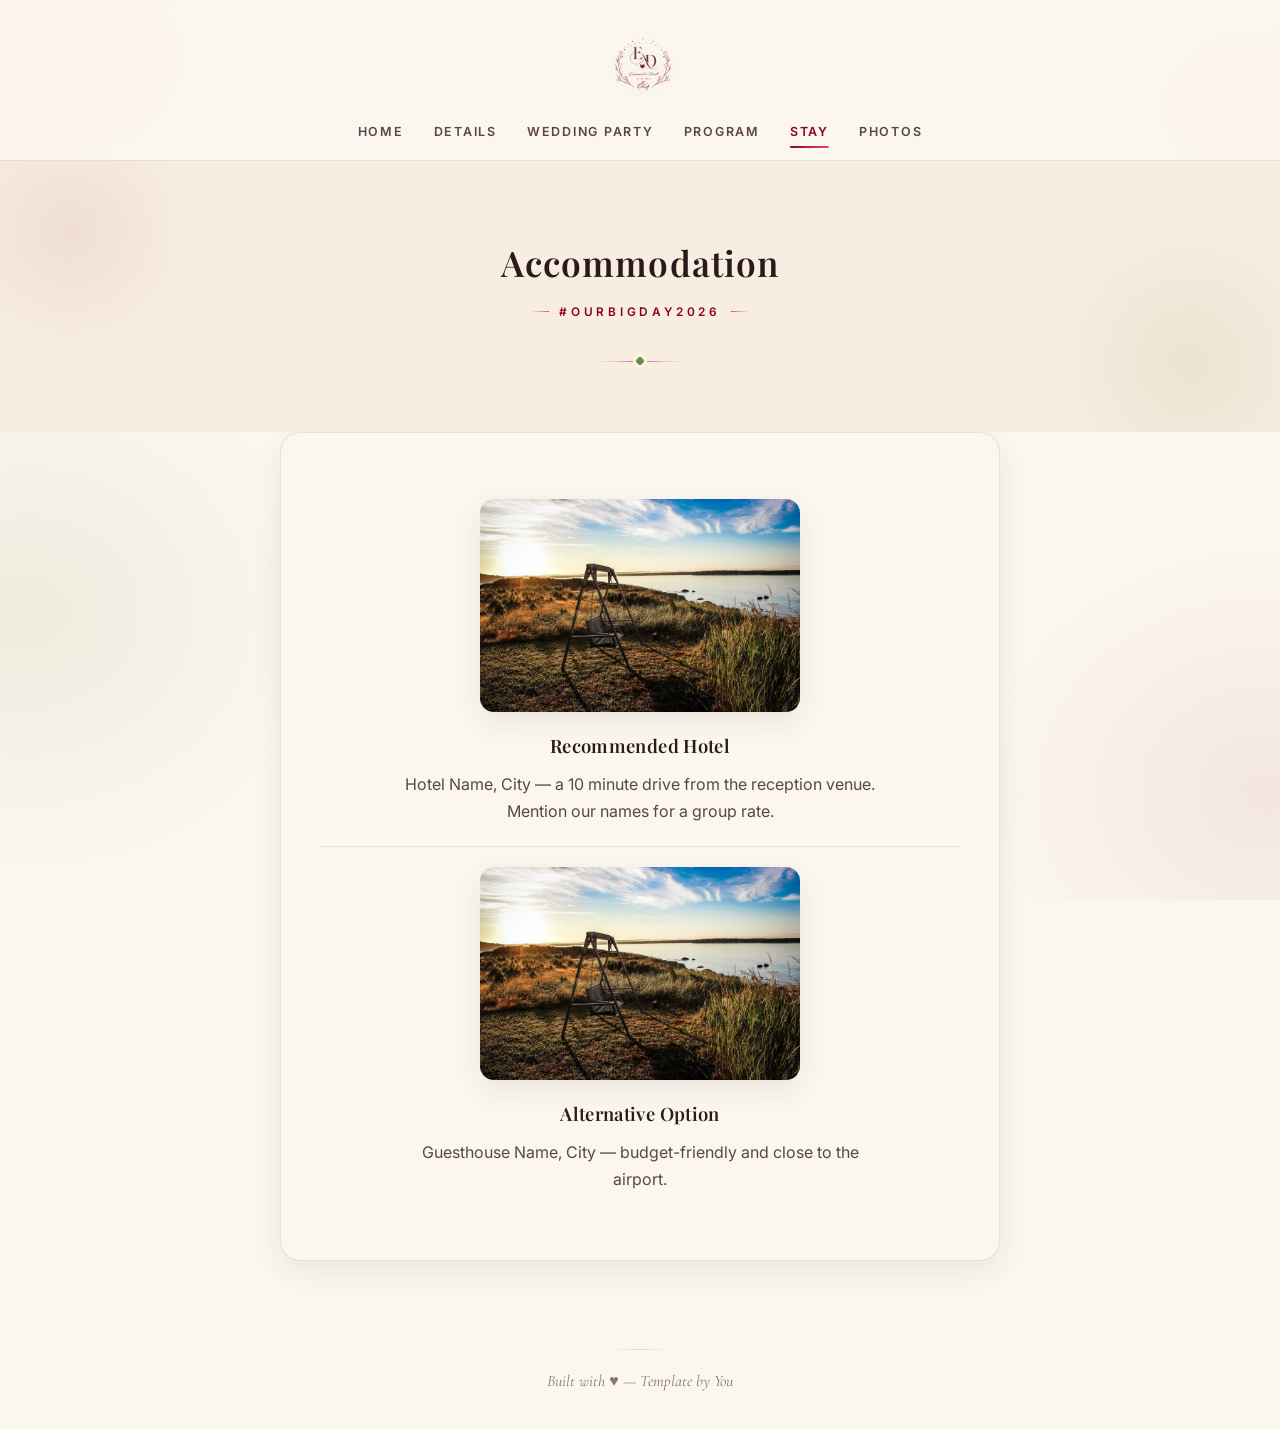
==== commit 6a111a05: "Add wedding party photos, RSVP/gift cards, and mobile hero overlay; remove menu page - Replace weddi" ====
--- a/accommodation.html
+++ b/accommodation.html
@@ -18,7 +18,6 @@
       <a href="details.html">Details</a>
       <a href="party.html">Wedding Party</a>
       <a href="program.html">Program</a>
-      <a href="menu.html">Menu</a>
       <a href="accommodation.html">Stay</a>
       <a href="photos.html">Photos</a>
     </nav>
--- a/assets/css/style.css
+++ b/assets/css/style.css
@@ -449,6 +449,10 @@
 
 .hero-photo-stack .hero-photo-layer.is-visible { opacity: 1; }
 
+/* Decorative name caption burned onto the mobile hero photo — hidden
+   on desktop, where the names already live in .hero-content. */
+.hero-photo-caption { display: none; }
+
 .hero-content {
   background: var(--cream);
   background-image:
@@ -647,6 +651,30 @@
 
 .card + .card { margin-top: 24px; }
 
+.card-row {
+  display: grid;
+  grid-template-columns: repeat(3, 1fr);
+  align-items: stretch;
+  gap: 24px;
+  max-width: 1120px;
+  margin: 0 auto 60px;
+  padding: 0 32px;
+}
+
+.card-row .card {
+  display: flex;
+  flex-direction: column;
+  max-width: none;
+  margin: 0;
+  padding: 38px 28px;
+}
+
+.card-row .card + .card { margin-top: 0; }
+
+@media (max-width: 900px) {
+  .card-row { grid-template-columns: 1fr; max-width: 720px; }
+}
+
 .card-section {
   text-align: center;
   padding: 20px 0;
@@ -676,6 +704,103 @@
   color: var(--ink-soft);
 }
 
+/* ---- RSVP (details.html) ---- */
+
+.rsvp-facts {
+  display: grid;
+  grid-template-columns: repeat(2, 1fr);
+  gap: 14px;
+  max-width: 480px;
+  margin: 0 auto;
+}
+
+.rsvp-fact {
+  text-align: left;
+  background: var(--cream-soft);
+  border: 1px solid var(--line);
+  border-radius: var(--radius-sm);
+  padding: 12px 16px;
+}
+
+.rsvp-fact-label {
+  display: block;
+  font-family: var(--font-sans);
+  font-size: 0.64rem;
+  font-weight: 700;
+  letter-spacing: 0.14em;
+  text-transform: uppercase;
+  color: var(--crimson);
+  margin-bottom: 4px;
+}
+
+.rsvp-fact-value {
+  display: block;
+  font-family: var(--font-serif);
+  font-size: 0.95rem;
+  color: var(--ink);
+  line-height: 1.35;
+}
+
+.rsvp-contacts {
+  display: grid;
+  grid-template-columns: 1fr;
+  gap: 12px;
+  max-width: 320px;
+  margin: 0 auto;
+}
+
+.rsvp-contact {
+  display: flex;
+  flex-direction: column;
+  align-items: center;
+  gap: 8px;
+  padding: 22px 16px;
+  background: var(--ivory);
+  border: 1px solid var(--line);
+  border-radius: var(--radius-md);
+  box-shadow: var(--shadow-soft);
+  transition: transform .25s ease, box-shadow .25s ease, border-color .25s ease;
+}
+
+.rsvp-contact:hover {
+  transform: translateY(-4px);
+  box-shadow: var(--shadow-strong);
+  border-color: var(--crimson-line);
+}
+
+.rsvp-contact-name {
+  font-family: var(--font-serif);
+  font-weight: 600;
+  font-size: 1rem;
+  color: var(--ink);
+}
+
+.rsvp-contact-phone {
+  display: inline-flex;
+  align-items: center;
+  gap: 6px;
+  font-family: var(--font-sans);
+  font-size: 0.8rem;
+  font-weight: 600;
+  letter-spacing: 0.01em;
+  color: var(--white);
+  background: var(--crimson);
+  padding: 7px 14px;
+  border-radius: 999px;
+  transition: background .25s ease;
+}
+
+.rsvp-contact-phone::before {
+  content: '\260E';
+  font-size: 0.78rem;
+}
+
+.rsvp-contact:hover .rsvp-contact-phone { background: var(--crimson-dark); }
+
+@media (max-width: 420px) {
+  .rsvp-facts { grid-template-columns: 1fr; }
+}
+
 /* ---- Wedding color palette swatches (Style Guide) ---- */
 
 .palette-swatches {
@@ -710,18 +835,9 @@
   line-height: 1.4;
 }
 
-/* grid layouts for party / menu / program */
-
-.grid {
-  display: grid;
-  gap: 28px;
-  grid-template-columns: repeat(auto-fit, minmax(200px, 1fr));
-  max-width: var(--max-width);
-  margin: 0 auto 60px;
-  padding: 0 32px;
-}
-
-.person-card, .menu-card {
+/* grid layouts for party / program */
+
+.person-card {
   text-align: center;
   background: var(--ivory);
   border: 1px solid var(--line);
@@ -731,7 +847,7 @@
   transition: transform .3s ease, box-shadow .3s ease, border-color .3s ease;
 }
 
-.person-card:hover, .menu-card:hover {
+.person-card:hover {
   transform: translateY(-6px);
   box-shadow: var(--shadow-strong);
   border-color: var(--crimson-line);
@@ -748,20 +864,78 @@
   background: linear-gradient(135deg, var(--crimson), var(--rose));
 }
 
-.menu-card h3 {
+/* ---- Wedding party squad cards (party.html) ---- */
+
+.squad-section {
+  max-width: 880px;
+  margin: 0 auto 56px;
+  padding: 0 24px;
+}
+
+.squad-label {
+  text-align: center;
+  margin-bottom: 28px;
+}
+
+.squad-grid {
+  display: grid;
+  grid-template-columns: repeat(2, 1fr);
+  gap: 20px;
+}
+
+@media (min-width: 560px) {
+  .squad-grid { grid-template-columns: repeat(3, 1fr); gap: 24px; }
+}
+
+@media (min-width: 860px) {
+  .squad-grid { grid-template-columns: repeat(4, 1fr); gap: 28px; }
+}
+
+.squad-grid .person-card {
+  text-align: left;
+  padding: 0;
+  overflow: hidden;
+}
+
+.person-photo-frame {
+  aspect-ratio: 3 / 4;
+  overflow: hidden;
+  background: var(--cream-soft);
+  border-bottom: 1px solid var(--line);
+}
+
+.person-photo-frame .person-photo {
+  width: 100%;
+  height: 100%;
+  border-radius: 0;
+  padding: 0;
+  background: none;
+  margin: 0;
+  object-fit: cover;
+  transition: transform .5s ease;
+}
+
+.person-card:hover .person-photo-frame .person-photo { transform: scale(1.05); }
+
+.person-card-body {
+  padding: 14px 16px 20px;
+  text-align: center;
+}
+
+.person-name {
+  font-size: clamp(0.95rem, 2vw, 1.08rem);
+  letter-spacing: 0.02em;
+  margin-bottom: 6px;
+}
+
+.person-role {
+  display: inline-block;
+  font-family: var(--font-sans);
+  font-size: 0.64rem;
+  font-weight: 700;
+  letter-spacing: 0.14em;
+  text-transform: uppercase;
   color: var(--crimson);
-  position: relative;
-  padding-bottom: 12px;
-  margin-bottom: 12px;
-}
-.menu-card h3::after {
-  content: '';
-  position: absolute;
-  left: 50%; bottom: 0;
-  width: 28px; height: 2px;
-  background: var(--olive);
-  transform: translateX(-50%);
-  border-radius: 2px;
 }
 
 .timeline {
@@ -1049,12 +1223,63 @@
     z-index: 0;
   }
 
+  /* Modern bottom-scrim caption, burned onto the mobile hero photo —
+     brand ink fading up from a deep crimson base so the names read
+     clearly over any photo while staying on the site's own palette. */
+  .hero-photo-caption {
+    display: flex;
+    flex-direction: column;
+    align-items: center;
+    gap: 14px;
+    position: absolute;
+    left: 0;
+    right: 0;
+    bottom: 0;
+    z-index: 1;
+    padding: 120px 28px 60px;
+    text-align: center;
+    background:
+      linear-gradient(180deg,
+        rgba(42, 26, 28, 0) 0%,
+        rgba(42, 26, 28, 0.22) 40%,
+        rgba(42, 26, 28, 0.66) 72%,
+        rgba(108, 2, 22, 0.88) 100%);
+  }
+
+  .hero-photo-caption-rule {
+    width: 52px;
+    height: 1px;
+    background: linear-gradient(90deg, transparent, var(--orange), transparent);
+  }
+
+  .hero-photo-caption-names {
+    margin: 0;
+    font-family: var(--font-serif);
+    font-weight: 600;
+    font-size: clamp(1.6rem, 7vw, 2.2rem);
+    letter-spacing: 0.1em;
+    color: var(--white);
+    text-shadow: 0 2px 18px rgba(20, 10, 10, 0.4);
+  }
+
+  .hero-photo-caption-names .amp { color: var(--coral); }
+
+  .hero-photo-caption-tag {
+    font-family: var(--font-sans);
+    font-size: 0.66rem;
+    font-weight: 700;
+    letter-spacing: 0.34em;
+    text-transform: uppercase;
+    color: var(--orange);
+  }
+
   .scroll-cue {
     position: absolute;
     left: 50%;
     bottom: 22px;
     width: 22px;
     height: 22px;
+    z-index: 2;
     border-right: 2px solid rgba(255,255,255,.9);
     border-bottom: 2px solid rgba(255,255,255,.9);
     transform: translateX(-50%) rotate(45deg);
@@ -1090,7 +1315,7 @@
     z-index: -1;
     border-radius: inherit;
     background: linear-gradient(var(--cream) 0%, rgba(247,238,225,0.93) 55%, var(--cream) 100%),
-                url('../img/hero-1.jpg') center 25% / cover;
+                url('../img/Pre Wed Shoot/Main Hero.jpeg') center 25% / cover;
   }
 }
 
